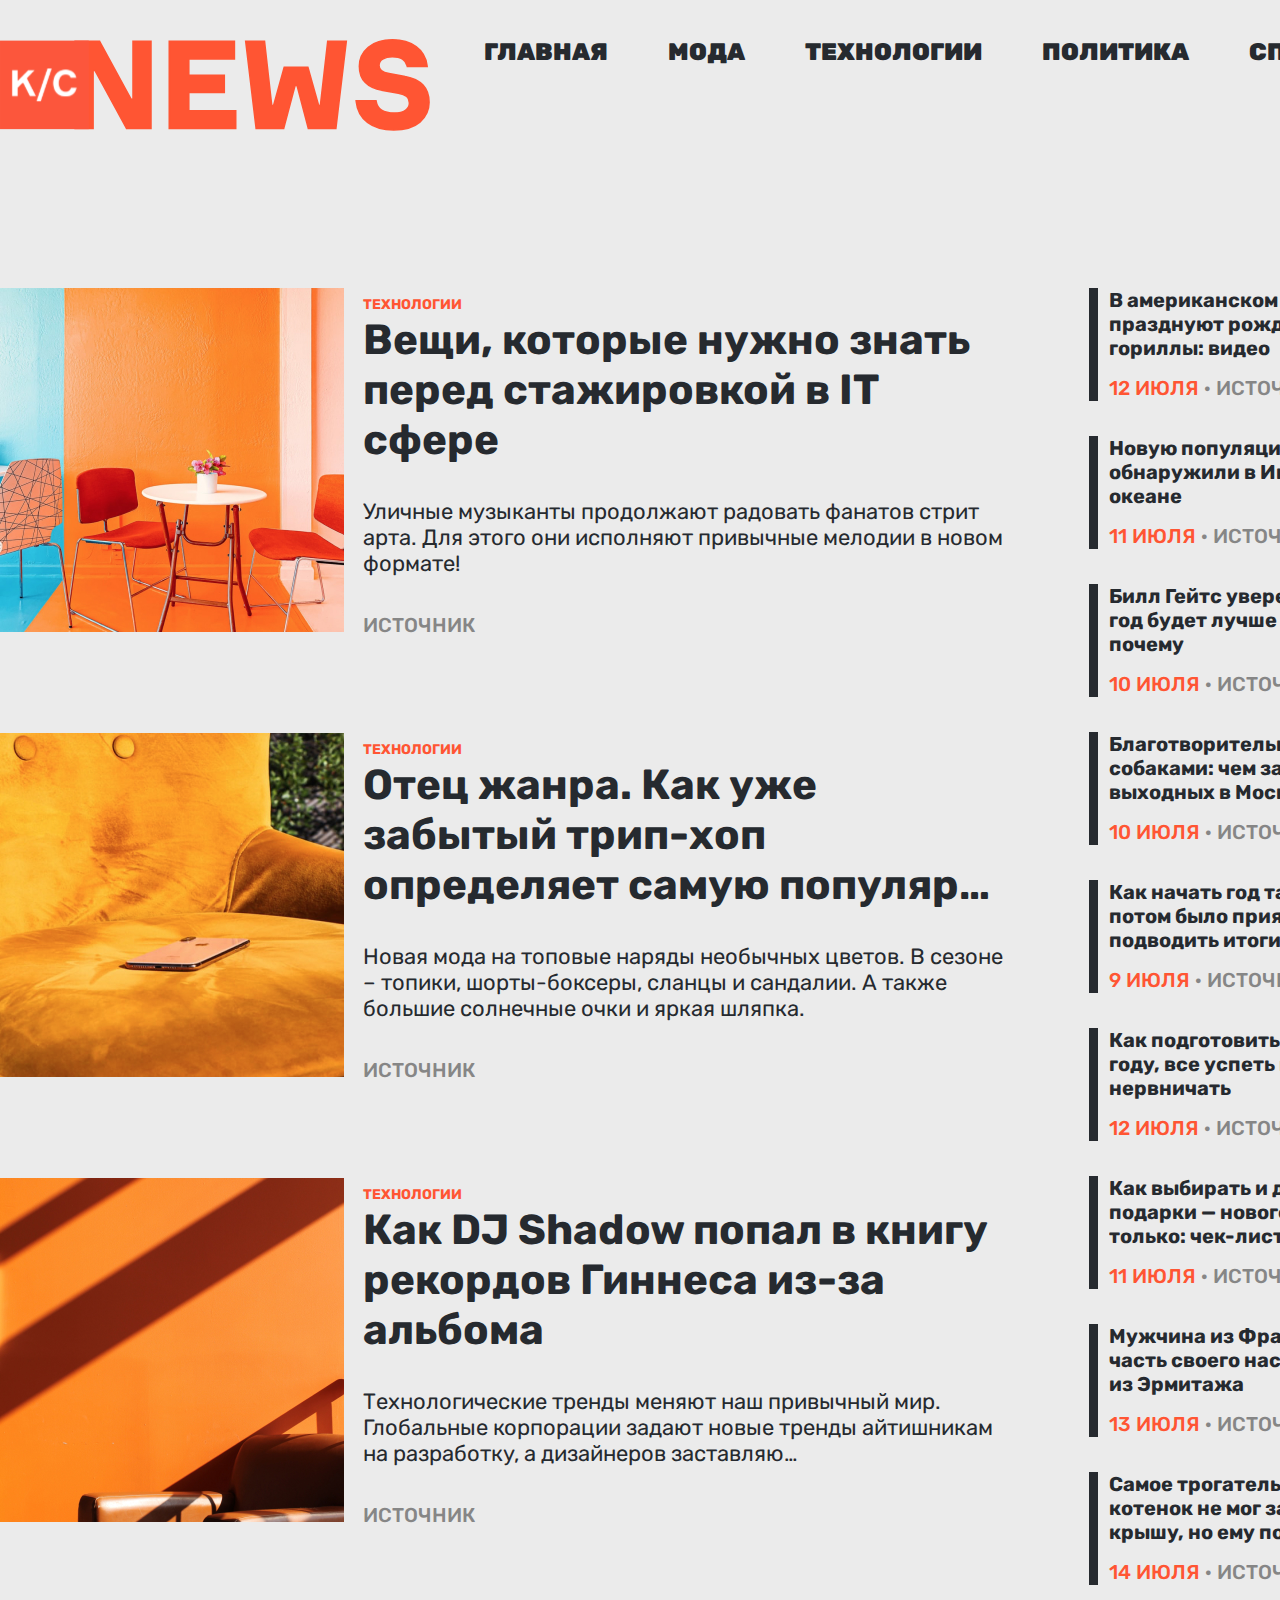
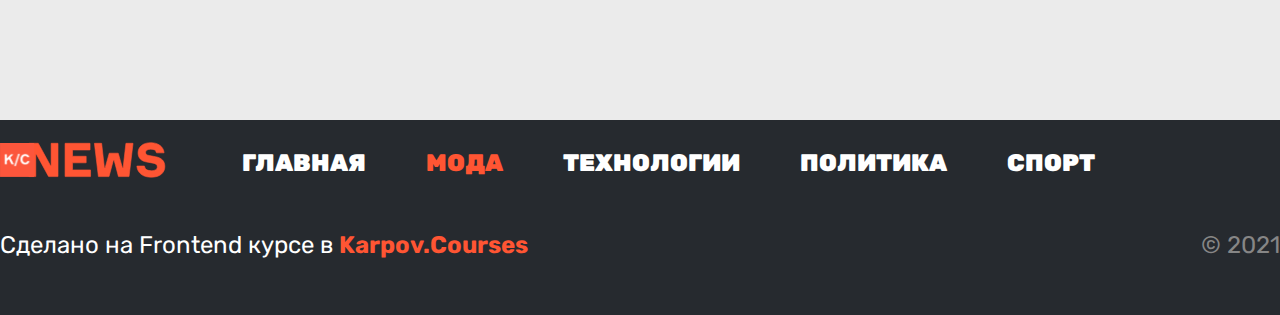
==== fashion.html @ 83290d76 "update html" ====
<!DOCTYPE html>
<html lang="ru">
	<head>
		<meta charset="UTF-8" />
		<title>KC News</title>
		<link rel="stylesheet" href="./style.css" />
	</head>
	<body>
		<header class="header">
			<div class="container">
				<nav class="navigation grid header__navigation">
					<a href="./index.html" class="navigation__logo"
						><img
							class="navigation__image"
							src="./images/logo.svg"
							alt="Логотип"
					/></a>
					<ul class="navigation__list">
						<li class="navigation__item">
							<a href="./index.html" class="navigation__link">Главная</a>
						</li>
						<li class="navigation__item">
							<a
								href="./fashion.html"
								class="navigation__link navigation__link--active"
								>Мода</a
							>
						</li>
						<li class="navigation__item">
							<a href="./tech.html" class="navigation__link">Технологии</a>
						</li>
						<li class="navigation__item">
							<a href="./politics.html" class="navigation__link">Политика</a>
						</li>
						<li class="navigation__item">
							<a href="./sport.html" class="navigation__link">Спорт</a>
						</li>
					</ul>
				</nav>
			</div>
		</header>

		<main class="main">
			<section class="articles">
				<div class="container grid">
					<section class="articles__big-column">
						<article class="main-article">
							<div class="main-article__image-container">
								<img
									class="main-article__image"
									src="./images/image.jpg"
									alt="Фото новости"
								/>
							</div>
							<div class="main-article__content">
								<span class="article-category main-article__category"
									>Технологии</span
								>
								<h2 class="main-article__title">
									Вещи, которые нужно знать перед стажировкой в IT сфере
								</h2>
								<p class="main-article__text">
									Уличные музыканты продолжают радовать фанатов стрит арта. Для
									этого они исполняют привычные мелодии в новом формате!
								</p>
								<span class="article-source main-article__source"
									>Источник</span
								>
							</div>
						</article>

						<article class="main-article">
							<div class="main-article__image-container">
								<img
									class="main-article__image"
									src="./images/image2.jpg"
									alt="Фото новости"
								/>
							</div>
							<div class="main-article__content">
								<span class="article-category main-article__category"
									>Технологии</span
								>
								<h2 class="main-article__title">
									Отец жанра. Как уже забытый трип-хоп определяет самую популяр…
								</h2>
								<p class="main-article__text">
									Новая мода на топовые наряды необычных цветов. В сезоне –
									топики, шорты-боксеры, сланцы и сандалии. А также большие
									солнечные очки и яркая шляпка.
								</p>
								<span class="article-source main-article__source"
									>Источник</span
								>
							</div>
						</article>

						<article class="main-article">
							<div class="main-article__image-container">
								<img
									class="main-article__image"
									src="./images/image3.jpg"
									alt="Фото новости"
								/>
							</div>
							<div class="main-article__content">
								<span class="article-category main-article__category"
									>Технологии</span
								>
								<h2 class="main-article__title">
									Как DJ Shadow попал в книгу рекордов Гиннеса из-за альбома
								</h2>
								<p class="main-article__text">
									Технологические тренды меняют наш привычный мир. Глобальные
									корпорации задают новые тренды айтишникам на разработку, а
									дизайнеров заставляю…
								</p>
								<span class="article-source main-article__source"
									>Источник</span
								>
							</div>
						</article>
					</section>

					<section class="articles__small-column">
						<article class="small-article">
							<h2 class="small-article__title">
								В американском зоопарке празднуют рождение гориллы: видео
							</h2>
							<p class="small-article__caption">
								<span class="article-date small-article__date">12 июля</span>
								<span class="article-source small-article__source"
									>Источник</span
								>
							</p>
						</article>

						<article class="small-article">
							<h2 class="small-article__title">
								Новую популяцию синих китов обнаружили в Индийском океане
							</h2>
							<p class="small-article__caption">
								<span class="article-date small-article__date">11 июля</span>
								<span class="article-source small-article__source"
									>Источник</span
								>
							</p>
						</article>

						<article class="small-article">
							<h2 class="small-article__title">
								Билл Гейтс уверен, что 2021 год будет лучше 2020-го. И вот
								почему
							</h2>
							<p class="small-article__caption">
								<span class="article-date small-article__date">10 июля</span>
								<span class="article-source small-article__source"
									>Источник</span
								>
							</p>
						</article>

						<article class="small-article">
							<h2 class="small-article__title">
								Благотворительный забег с собаками: чем заняться на выходных в
								Москве
							</h2>
							<p class="small-article__caption">
								<span class="article-date small-article__date">10 июля</span>
								<span class="article-source small-article__source"
									>Источник</span
								>
							</p>
						</article>

						<article class="small-article">
							<h2 class="small-article__title">
								Как начать год так, чтобы потом было приятно подводить итоги:
								чек-лист
							</h2>
							<p class="small-article__caption">
								<span class="article-date small-article__date">9 июля</span>
								<span class="article-source small-article__source"
									>Источник</span
								>
							</p>
						</article>

						<article class="small-article">
							<h2 class="small-article__title">
								Как подготовиться к Новому году, все успеть и не нервничать
							</h2>
							<p class="small-article__caption">
								<span class="article-date small-article__date">12 июля</span>
								<span class="article-source small-article__source"
									>Источник</span
								>
							</p>
						</article>

						<article class="small-article">
							<h2 class="small-article__title">
								Как выбирать и дарить подарки — новогодние и не только: чек-лист
								Esquire
							</h2>
							<p class="small-article__caption">
								<span class="article-date small-article__date">11 июля</span>
								<span class="article-source small-article__source"
									>Источник</span
								>
							</p>
						</article>

						<article class="small-article">
							<h2 class="small-article__title">
								Мужчина из Франции завещал часть своего наследства котам из
								Эрмитажа
							</h2>
							<p class="small-article__caption">
								<span class="article-date small-article__date">13 июля</span>
								<span class="article-source small-article__source"
									>Источник</span
								>
							</p>
						</article>

						<article class="small-article">
							<h2 class="small-article__title">
								Самое трогательное видео дня: котенок не мог забраться на крышу,
								но ему помогла другая…
							</h2>
							<p class="small-article__caption">
								<span class="article-date small-article__date">14 июля</span>
								<span class="article-source small-article__source"
									>Источник</span
								>
							</p>
						</article>
					</section>
				</div>
			</section>
		</main>

		<footer class="footer">
			<div class="container">
				<nav class="navigation grid footer__navigation">
					<a href="./index.html" class="navigation__logo"
						><img
							class="navigation__image"
							src="./images/logo.svg"
							alt="Логотип"
					/></a>
					<ul class="navigation__list">
						<li class="navigation__item">
							<a href="./index.html" class="navigation__link">Главная</a>
						</li>
						<li class="navigation__item">
							<a
								href="./fashion.html"
								class="navigation__link navigation__link--active"
								>Мода</a
							>
						</li>
						<li class="navigation__item">
							<a href="./tech.html" class="navigation__link">Технологии</a>
						</li>
						<li class="navigation__item">
							<a href="./politics.html" class="navigation__link">Политика</a>
						</li>
						<li class="navigation__item">
							<a href="./sport.html" class="navigation__link">Спорт</a>
						</li>
					</ul>
				</nav>

				<div class="footer__column">
					<p class="footer__text">
						Сделано на Frontend курсе в
						<a
							href="https://karpov.courses/frontend"
							target="_blank"
							class="footer__link"
							>Karpov.Courses</a
						>
					</p>
					<p class="footer__copyright">© 2021</p>
				</div>
			</div>
		</footer>
		<script src="./scripts.js"></script>
	</body>
</html>
---- style.css ----
@import url('https://fonts.googleapis.com/css2?family=Rubik:wght@400;500;700;900&display=swap');

:root {
	--color-primary: #262a2f;
	--color-accent: #ff5533;
	--color-grey: #868686;
	--color-white: #ffffff;

	--grid-column-width: 101px;
	--grid-gap: 20px;
}

* {
	all: unset;
	display: revert;
}

body {
	font-family: 'Rubik', sans-serif;
	background-color: #ebebeb;
	font-size: 22px;
	font-weight: 400;
}

.grid {
	display: grid;
	grid-template-columns: repeat(12, var(--grid-column-width));
	gap: var(--grid-gap);
}

.container {
	max-width: 1435px;
	margin: 0 auto;
}

.header {
	padding-top: 38px;
	padding-bottom: 150px;
}

.navigation__image {
	width: 100%;
}

.navigation__list {
	list-style: none;
	display: flex;
}

.navigation__item {
	margin-right: 60px;
}

.navigation__item:last-child {
	margin-right: 0;
}

.navigation__link {
	font-size: 24px;
	font-weight: 900;
	text-transform: uppercase;
	cursor: pointer;
}

.header__navigation .navigation__link--active,
.header__navigation .navigation__link:hover {
	color: var(--color-accent);
}

.header__navigation .navigation__logo {
	grid-column: span 4;
	padding-right: 32px;
}

.header__navigation .navigation__list {
	grid-column: 5/-1;
}

.header__navigation .navigation__link {
	color: var(--color-primary);
}

.articles {
	margin-bottom: 135px;
}

.articles__big-column {
	grid-column: span 9;
}

.articles__small-column {
	grid-column: 10/-1;
}

.article-category {
	font-size: 14px;
	line-height: 17px;
	color: var(--color-accent);
	text-transform: uppercase;
	font-weight: 700;
}

.article-source {
	font-weight: 500;
	font-size: 20px;
	line-height: 24px;
	color: var(--color-grey);
	text-transform: uppercase;
}

.article-date {
	font-weight: 500;
	font-size: 20px;
	line-height: 24px;
	color: var(--color-accent);
	text-transform: uppercase;
}

.main-article {
	margin-bottom: 95px;
	display: grid;
	grid-template-columns: repeat(9, var(--grid-column-width));
	gap: var(--grid-gap);
}

.main-article:last-child {
	margin-bottom: 0;
}

.main-article__image-container {
	position: relative;
	grid-column: span 3;
	min-height: 185px;
	max-height: 344px;
}

.main-article__content {
	grid-column: 4/-1;
	padding-right: 63px;
}

.main-article__image {
	position: absolute;
	width: 100%;
	height: 100%;
	object-fit: cover;
}

.main-article__category {
	margin-bottom: 7px;
}

.main-article__title {
	margin-bottom: 34px;
	font-size: 42px;
	line-height: 50px;
	font-weight: 700;
	color: var(--color-primary);
	display: -webkit-box;
	-webkit-line-clamp: 3;
	-webkit-box-orient: vertical;
	overflow: hidden;
}

.main-article__text {
	margin-bottom: 34px;
	font-size: 22px;
	line-height: 26px;
	color: var(--color-primary);
	display: -webkit-box;
	-webkit-line-clamp: 3;
	-webkit-box-orient: vertical;
	overflow: hidden;
}

.small-article {
	margin-bottom: 35px;
	padding-left: 11px;
	border-left: 9px solid var(--color-primary);
}

.small-article:last-child {
	margin-bottom: 0;
}

.small-article__title {
	margin-bottom: 14px;
	font-weight: 700;
	font-size: 20px;
	line-height: 24px;
	color: var(--color-primary);
	display: -webkit-box;
	-webkit-line-clamp: 3;
	-webkit-box-orient: vertical;
	overflow: hidden;
}

.article-date + .article-source::before {
	content: ' · ';
}

.footer {
	padding-top: 22px;
	padding-bottom: 56px;
	background-color: var(--color-primary);
}

.footer__column {
	display: flex;
	justify-content: space-between;
	align-items: baseline;
}

.footer__text {
	font-size: 24px;
	line-height: 28px;
	color: var(--color-white);
}

.footer__link {
	color: var(--color-accent);
	font-weight: 700;
	cursor: pointer;
}

.footer__link:hover {
	/* opacity: 0.8; */
	text-decoration: underline;
}

.footer__copyright {
	font-size: 24px;
	line-height: 28px;
	color: var(--color-grey);
}

.footer__navigation {
	margin-bottom: 47px;
	align-items: center;
}

.footer__navigation .navigation__logo {
	grid-column: span 2;
	padding-right: 56px;
}

.footer__navigation .navigation__list {
	grid-column: 3/-1;
}

.footer__navigation .navigation__link {
	color: var(--color-white);
}

.footer__navigation .navigation__link--active,
.footer__navigation .navigation__link:hover {
	color: var(--color-accent);
}
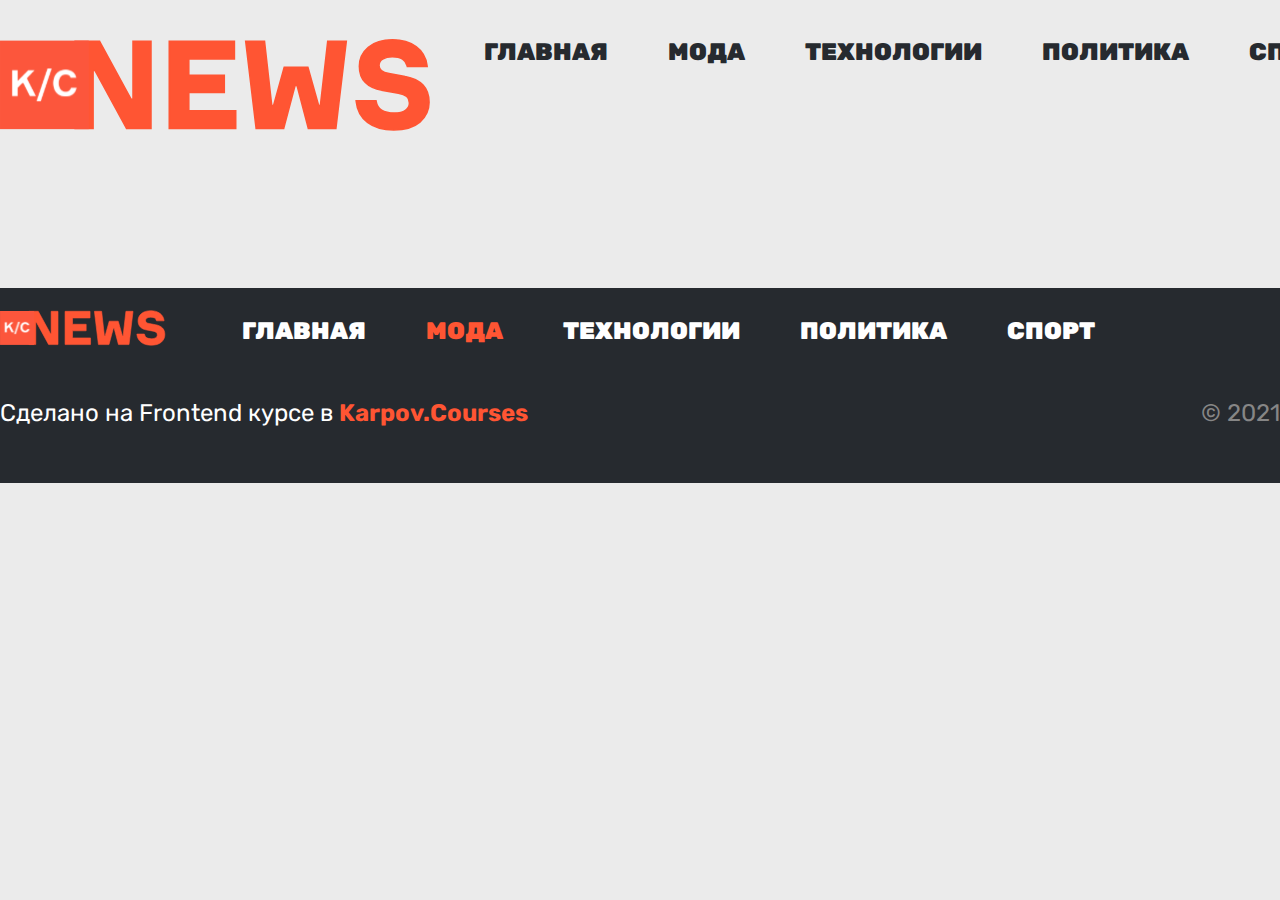
==== commit 983179c9: "update html and js" ====
--- a/fashion.html
+++ b/fashion.html
@@ -40,206 +40,7 @@
 			</div>
 		</header>
 
-		<main class="main">
-			<section class="articles">
-				<div class="container grid">
-					<section class="articles__big-column">
-						<article class="main-article">
-							<div class="main-article__image-container">
-								<img
-									class="main-article__image"
-									src="./images/image.jpg"
-									alt="Фото новости"
-								/>
-							</div>
-							<div class="main-article__content">
-								<span class="article-category main-article__category"
-									>Технологии</span
-								>
-								<h2 class="main-article__title">
-									Вещи, которые нужно знать перед стажировкой в IT сфере
-								</h2>
-								<p class="main-article__text">
-									Уличные музыканты продолжают радовать фанатов стрит арта. Для
-									этого они исполняют привычные мелодии в новом формате!
-								</p>
-								<span class="article-source main-article__source"
-									>Источник</span
-								>
-							</div>
-						</article>
-
-						<article class="main-article">
-							<div class="main-article__image-container">
-								<img
-									class="main-article__image"
-									src="./images/image2.jpg"
-									alt="Фото новости"
-								/>
-							</div>
-							<div class="main-article__content">
-								<span class="article-category main-article__category"
-									>Технологии</span
-								>
-								<h2 class="main-article__title">
-									Отец жанра. Как уже забытый трип-хоп определяет самую популяр…
-								</h2>
-								<p class="main-article__text">
-									Новая мода на топовые наряды необычных цветов. В сезоне –
-									топики, шорты-боксеры, сланцы и сандалии. А также большие
-									солнечные очки и яркая шляпка.
-								</p>
-								<span class="article-source main-article__source"
-									>Источник</span
-								>
-							</div>
-						</article>
-
-						<article class="main-article">
-							<div class="main-article__image-container">
-								<img
-									class="main-article__image"
-									src="./images/image3.jpg"
-									alt="Фото новости"
-								/>
-							</div>
-							<div class="main-article__content">
-								<span class="article-category main-article__category"
-									>Технологии</span
-								>
-								<h2 class="main-article__title">
-									Как DJ Shadow попал в книгу рекордов Гиннеса из-за альбома
-								</h2>
-								<p class="main-article__text">
-									Технологические тренды меняют наш привычный мир. Глобальные
-									корпорации задают новые тренды айтишникам на разработку, а
-									дизайнеров заставляю…
-								</p>
-								<span class="article-source main-article__source"
-									>Источник</span
-								>
-							</div>
-						</article>
-					</section>
-
-					<section class="articles__small-column">
-						<article class="small-article">
-							<h2 class="small-article__title">
-								В американском зоопарке празднуют рождение гориллы: видео
-							</h2>
-							<p class="small-article__caption">
-								<span class="article-date small-article__date">12 июля</span>
-								<span class="article-source small-article__source"
-									>Источник</span
-								>
-							</p>
-						</article>
-
-						<article class="small-article">
-							<h2 class="small-article__title">
-								Новую популяцию синих китов обнаружили в Индийском океане
-							</h2>
-							<p class="small-article__caption">
-								<span class="article-date small-article__date">11 июля</span>
-								<span class="article-source small-article__source"
-									>Источник</span
-								>
-							</p>
-						</article>
-
-						<article class="small-article">
-							<h2 class="small-article__title">
-								Билл Гейтс уверен, что 2021 год будет лучше 2020-го. И вот
-								почему
-							</h2>
-							<p class="small-article__caption">
-								<span class="article-date small-article__date">10 июля</span>
-								<span class="article-source small-article__source"
-									>Источник</span
-								>
-							</p>
-						</article>
-
-						<article class="small-article">
-							<h2 class="small-article__title">
-								Благотворительный забег с собаками: чем заняться на выходных в
-								Москве
-							</h2>
-							<p class="small-article__caption">
-								<span class="article-date small-article__date">10 июля</span>
-								<span class="article-source small-article__source"
-									>Источник</span
-								>
-							</p>
-						</article>
-
-						<article class="small-article">
-							<h2 class="small-article__title">
-								Как начать год так, чтобы потом было приятно подводить итоги:
-								чек-лист
-							</h2>
-							<p class="small-article__caption">
-								<span class="article-date small-article__date">9 июля</span>
-								<span class="article-source small-article__source"
-									>Источник</span
-								>
-							</p>
-						</article>
-
-						<article class="small-article">
-							<h2 class="small-article__title">
-								Как подготовиться к Новому году, все успеть и не нервничать
-							</h2>
-							<p class="small-article__caption">
-								<span class="article-date small-article__date">12 июля</span>
-								<span class="article-source small-article__source"
-									>Источник</span
-								>
-							</p>
-						</article>
-
-						<article class="small-article">
-							<h2 class="small-article__title">
-								Как выбирать и дарить подарки — новогодние и не только: чек-лист
-								Esquire
-							</h2>
-							<p class="small-article__caption">
-								<span class="article-date small-article__date">11 июля</span>
-								<span class="article-source small-article__source"
-									>Источник</span
-								>
-							</p>
-						</article>
-
-						<article class="small-article">
-							<h2 class="small-article__title">
-								Мужчина из Франции завещал часть своего наследства котам из
-								Эрмитажа
-							</h2>
-							<p class="small-article__caption">
-								<span class="article-date small-article__date">13 июля</span>
-								<span class="article-source small-article__source"
-									>Источник</span
-								>
-							</p>
-						</article>
-
-						<article class="small-article">
-							<h2 class="small-article__title">
-								Самое трогательное видео дня: котенок не мог забраться на крышу,
-								но ему помогла другая…
-							</h2>
-							<p class="small-article__caption">
-								<span class="article-date small-article__date">14 июля</span>
-								<span class="article-source small-article__source"
-									>Источник</span
-								>
-							</p>
-						</article>
-					</section>
-				</div>
-			</section>
-		</main>
+		<main class="main"></main>
 
 		<footer class="footer">
 			<div class="container">
--- a/style.css
+++ b/style.css
@@ -143,7 +143,8 @@
 	position: absolute;
 	width: 100%;
 	height: 100%;
-	object-fit: cover;
+	overflow: clip;
+	overflow-clip-margin: content-box;
 }
 
 .main-article__category {
